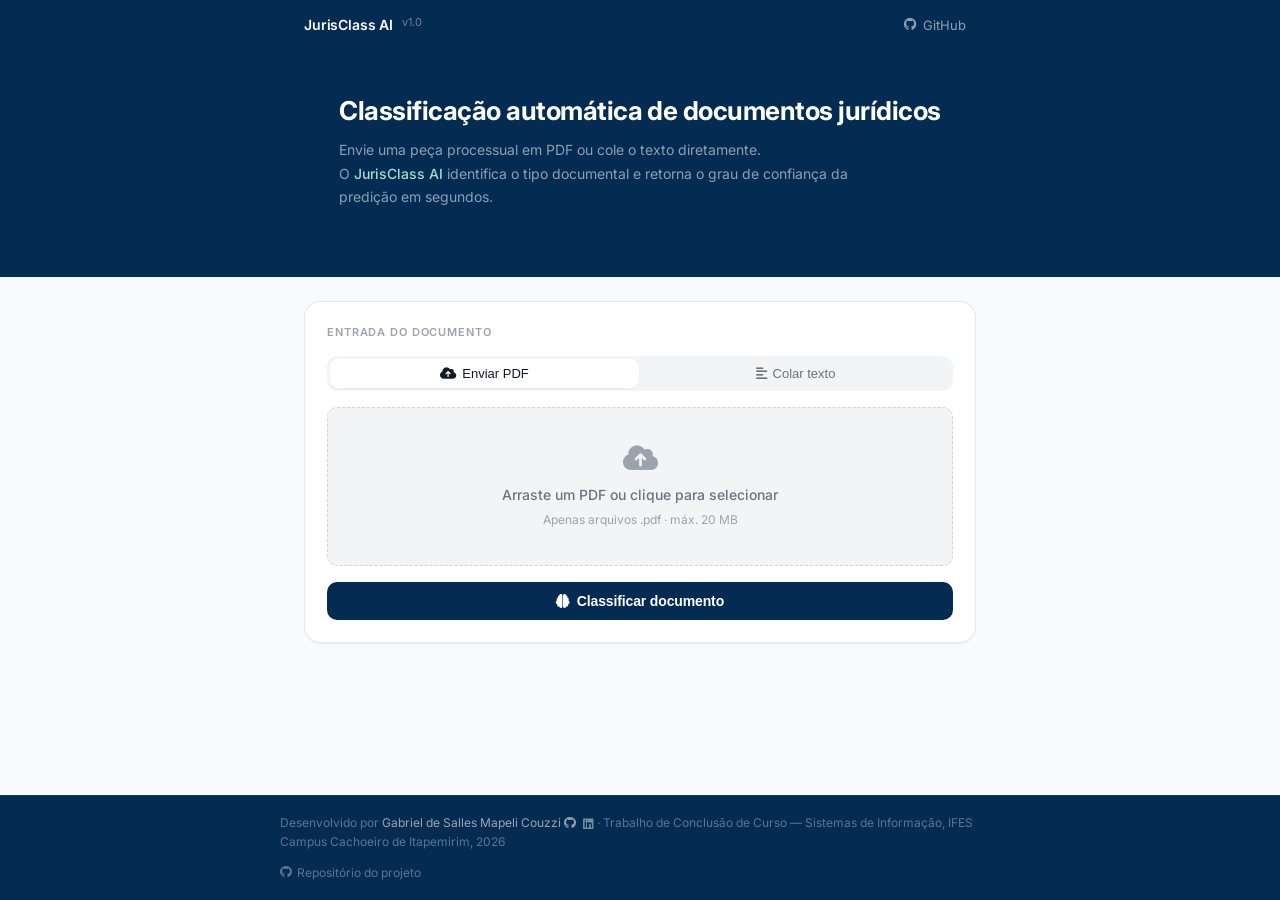
==== painel/index.html @ 935107e4 "feat: painel web estatico" ====
<!DOCTYPE html>
<html lang="pt-BR">
<head>
  <meta charset="UTF-8" />
  <meta name="viewport" content="width=device-width, initial-scale=1.0" />
  <title>JurisClass AI</title>
  <link rel="stylesheet" href="style.css" />
  <link rel="stylesheet" href="https://cdnjs.cloudflare.com/ajax/libs/font-awesome/6.5.2/css/all.min.css" />
</head>
<body>
  <header class="top-bar">
    <div class="top-bar-inner">
      <div class="top-bar-brand">
        <span class="brand-name">JurisClass AI</span>
        <span class="brand-version">v1.0</span>
      </div>
      <nav class="top-bar-nav">
        <a href="https://github.com/GCouzzi/implementacao-tcc-testes" rel="noopener"
           class="nav-link" aria-label="Repositório no GitHub">
          <i class="fab fa-github" aria-hidden="true"></i> GitHub
        </a>
      </nav>
    </div>
  </header>

  <section class="hero">
    <div class="hero-inner">
      <h1 class="hero-title">Classificação automática de documentos jurídicos</h1>
      <p class="hero-subtitle">
        Envie uma peça processual em PDF ou cole o texto diretamente.<br>
        O <strong>JurisClass AI</strong> identifica o tipo documental e retorna
        o grau de confiança da predição em segundos.
      </p>
    </div>
  </section>

  <main class="main">

    <section class="card" aria-labelledby="input-heading">
      <h2 id="input-heading" class="section-label">Entrada do documento</h2>

      <div class="tabs" role="tablist">
        <button class="tab active" id="tab-upload-btn" role="tab"
                aria-selected="true" aria-controls="upload-panel"
                onclick="switchTab('upload')">
          <i class="fa-solid fa-cloud-arrow-up" aria-hidden="true"></i> Enviar PDF
        </button>
        <button class="tab" id="tab-text-btn" role="tab"
                aria-selected="false" aria-controls="text-panel"
                onclick="switchTab('text')">
          <i class="fa-solid fa-align-left" aria-hidden="true"></i> Colar texto
        </button>
      </div>

      <div id="upload-panel" role="tabpanel" aria-labelledby="tab-upload-btn">
        <div class="upload-zone" id="drop-zone"
             onclick="document.getElementById('file-input').click()"
             ondragover="handleDragOver(event)"
             ondragleave="handleDragLeave(event)"
             ondrop="handleDrop(event)"
             tabindex="0"
             onkeydown="if(event.key==='Enter'||event.key===' ')document.getElementById('file-input').click()"
             aria-label="Área para enviar PDF. Clique ou arraste o arquivo.">
          <div class="upload-icon" aria-hidden="true">
            <i class="fa-solid fa-cloud-arrow-up fa-2x"></i>
          </div>
          <p class="upload-text">Arraste um PDF ou clique para selecionar</p>
          <p class="upload-hint">Apenas arquivos .pdf · máx. 20 MB</p>
        </div>
        <div id="file-tag" class="file-tag" style="display:none" aria-live="polite">
          <i class="fa-solid fa-file-pdf" aria-hidden="true"></i>
          <span id="file-tag-name">documento.pdf</span>
          <button class="file-tag-remove" onclick="removeFile()" aria-label="Remover arquivo">
            <i class="fa-solid fa-xmark" aria-hidden="true"></i>
          </button>
        </div>
        <input type="file" id="file-input" accept=".pdf"
               style="display:none" onchange="handleFile(this)" />
      </div>

      <div id="text-panel" role="tabpanel" aria-labelledby="tab-text-btn" style="display:none">
        <textarea id="text-input"
                  placeholder="Cole aqui o conteúdo textual da peça processual…"
                  aria-label="Texto do documento jurídico"
                  oninput="updateCount()"></textarea>
        <div class="char-count" aria-live="polite">
          <span id="char-count">0</span> caracteres
          <span id="char-warn" class="char-warn" style="display:none">
            · mínimo de 50 caracteres para classificação
          </span>
        </div>
      </div>

      <button class="btn-classify" id="classify-btn" onclick="classify()">
        <i class="fa-solid fa-brain" aria-hidden="true"></i> Classificar documento
      </button>
    </section>

    <section class="result-card" id="result-section" style="display:none"
             aria-labelledby="result-heading" aria-live="polite">

      <div class="result-header">
        <h2 id="result-heading" class="section-label">
          Resultado da classificação
        </h2>
        <span class="status-badge">
          <i class="fa-solid fa-circle-check" aria-hidden="true"></i> Concluído
        </span>
      </div>

      <div class="result-body">
        <div class="result-type-wrap">
          <p class="result-type-label">Tipo documental</p>
          <p class="result-type-name" id="result-label">—</p>
          <p class="result-type-desc" id="result-desc">—</p>
        </div>

        <div class="confidence-block">
          <div class="confidence-header">
            <span class="confidence-title">Grau de confiança</span>
            <span class="confidence-pct" id="conf-pct">—</span>
          </div>
          <div class="confidence-bar-bg" role="progressbar"
               aria-valuenow="0" aria-valuemin="0" aria-valuemax="100"
               aria-label="Grau de confiança da classificação" id="conf-bar-wrap">
            <div class="confidence-bar-fill" id="conf-bar"></div>
          </div>
        </div>

        <div class="all-scores">
          <p class="all-scores-title">Distribuição por classe</p>
          <div id="scores-list"></div>
        </div>
      </div>

      <div class="result-footer">
        <i class="fa-solid fa-circle-info" aria-hidden="true"></i>
        Classificação gerada pelo JurisClass AI. Revise o resultado antes de utilizá-lo em fluxos críticos.
      </div>

    </section>

  </main>

  <footer class="footer">
    <div class="footer-inner">
      <div class="footer-credits">
        Desenvolvido por <span class="name">Gabriel de Salles Mapeli Couzzi</span>
        <a href="https://github.com/GCouzzi" rel="noopener">
          <i class="fab fa-github" aria-hidden="true"></i>
        </a>
        <a href="https://www.linkedin.com/in/gabrielcouzzi/" rel="noopener"
           aria-label="LinkedIn de Gabriel de Salles Mapeli Couzzi"
           style="color:rgba(255,255,255,0.45); margin-left:4px; vertical-align:middle; transition:color 0.15s;"
           onmouseover="this.style.color='#0A66C2'" onmouseout="this.style.color='rgba(255,255,255,0.45)'">
          <i class="fab fa-linkedin" aria-hidden="true"></i>
        </a>
        · Trabalho de Conclusão de Curso — Sistemas de Informação, IFES Campus Cachoeiro de Itapemirim, 2026
      </div>
      <div class="footer-links">
        <a href="https://github.com/GCouzzi/implementacao-tcc-testes" rel="noopener">
          <i class="fab fa-github" aria-hidden="true"></i> Repositório do projeto
        </a>
      </div>
    </div>
  </footer>

  <script src="app.js"></script>
</body>
</html>
---- painel/style.css ----
@import url('https://fonts.googleapis.com/css2?family=Inter:wght@400;500;600;700&display=swap');

*, *::before, *::after {
  box-sizing: border-box;
  margin: 0;
  padding: 0;
}

:root {
  --navy:        #042C53;
  --navy-mid:    #0C447C;
  --teal:        #1D9E75;
  --teal-light:  #E8F8F2;
  --teal-mid:    #0F6E56;
  --teal-border: #9FE1CB;

  --text-primary:   #111827;
  --text-secondary: #6B7280;
  --text-tertiary:  #9CA3AF;

  --bg-page:    #F9FAFB;
  --bg-card:    #ffffff;
  --bg-input:   #F3F4F6;

  --border:     #E5E7EB;
  --border-mid: #D1D5DB;

  --radius-sm:  6px;
  --radius-md:  10px;
  --radius-lg:  16px;

  --shadow-sm: 0 1px 2px rgba(0,0,0,0.05);
  --shadow-md: 0 1px 3px rgba(0,0,0,0.08), 0 1px 2px rgba(0,0,0,0.04);
}

body {
  font-family: 'Inter', -apple-system, BlinkMacSystemFont, 'Segoe UI', sans-serif;
  font-size: 14px;
  line-height: 1.6;
  color: var(--text-primary);
  background: var(--bg-page);
  min-height: 100vh;
  display: flex;
  flex-direction: column;
  -webkit-font-smoothing: antialiased;
}

.top-bar {
  background: var(--navy);
  position: sticky;
  top: 0;
  z-index: 100;
}

.top-bar-inner {
  max-width: 720px;
  margin: 0 auto;
  padding: 0 24px;
  height: 50px;
  display: flex;
  align-items: center;
  justify-content: space-between
}

.top-bar-brand {
  display: flex;
  gap: 9px;
}


.brand-name {
  font-size: 14px;
  font-weight: 600;
  color: #fff;
  letter-spacing: -0.01em;
}

.brand-version {
  font-size: 11px;
  color: rgba(255,255,255,0.4);
  font-weight: 400;
}

.top-bar-nav { display: flex; gap: 4px; }

.nav-link {
  display: inline-flex;
  align-items: center;
  gap: 6px;
  font-size: 13px;
  color: rgba(255,255,255,0.55);
  text-decoration: none;
  padding: 5px 10px;
  border-radius: var(--radius-sm);
  transition: background 0.15s, color 0.15s;
}

.nav-link:hover {
  background: rgba(255,255,255,0.08);
  color: #fff;
}

.hero {
  background: var(--navy);
  padding: 44px 24px 48px;
  display: flex;
  align-items: center;
  justify-content: center;
}

.hero-inner {
  max-width: 720px;
}

.hero-title {
  font-size: 26px;
  font-weight: 700;
  color: #fff;
  line-height: 1.3;
  letter-spacing: -0.02em;
  margin-bottom: 10px;
}

.hero-subtitle {
  font-size: 14px;
  color: rgba(255,255,255,0.55);
  line-height: 1.7;
  max-width: 520px;
  margin-bottom: 20px;
}

.hero-subtitle strong {
  color: var(--teal-border);
  font-weight: 500;
}

.main {
  max-width: 720px;
  margin: 0 auto;
  padding: 24px 24px 56px;
  width: 100%;
  flex: 1;
}

.card,
.result-card {
  background: var(--bg-card);
  border: 1px solid var(--border);
  border-radius: var(--radius-lg);
  padding: 22px;
  box-shadow: var(--shadow-sm);
}

.card { margin-bottom: 14px; }
.result-card { margin-top: 14px; }

.section-label {
  font-size: 11px;
  font-weight: 600;
  color: var(--text-tertiary);
  text-transform: uppercase;
  letter-spacing: 0.08em;
  margin-bottom: 14px;
}

.tabs {
  display: flex;
  background: var(--bg-input);
  border-radius: var(--radius-md);
  padding: 3px;
  margin-bottom: 16px;
  gap: 2px;
}

.tab {
  flex: 1;
  display: flex;
  align-items: center;
  justify-content: center;
  gap: 6px;
  padding: 7px 12px;
  font-size: 13px;
  font-weight: 500;
  color: var(--text-secondary);
  background: transparent;
  border: none;
  border-radius: 8px;
  cursor: pointer;
  transition: background 0.15s, color 0.15s;
}

.tab:hover:not(.active) {
  background: rgba(0,0,0,0.05);
  color: var(--text-primary);
}

.tab.active {
  background: var(--bg-card);
  color: var(--text-primary);
  box-shadow: var(--shadow-sm);
}

.upload-zone {
  border: 1.5px dashed var(--border-mid);
  border-radius: var(--radius-md);
  padding: 36px 24px;
  text-align: center;
  cursor: pointer;
  transition: border-color 0.2s, background 0.2s;
  background: var(--bg-input);
  outline: none;
}

.upload-zone:hover,
.upload-zone:focus {
  border-color: var(--teal);
  background: var(--teal-light);
}

.upload-zone.drag-over {
  border-color: var(--teal);
  background: var(--teal-light);
}

.upload-icon {
  color: var(--text-tertiary);
  margin-bottom: 10px;
}

.upload-text {
  font-size: 14px;
  font-weight: 500;
  color: var(--text-secondary);
  margin-bottom: 3px;
}

.upload-hint {
  font-size: 12px;
  color: var(--text-tertiary);
}

.file-tag {
  display: inline-flex;
  align-items: center;
  gap: 7px;
  margin-top: 10px;
  background: var(--teal-light);
  border: 1px solid var(--teal-border);
  border-radius: var(--radius-sm);
  padding: 6px 11px;
  font-size: 13px;
  font-weight: 500;
  color: var(--teal-mid);
}

.file-tag-remove {
  background: none;
  border: none;
  cursor: pointer;
  color: var(--teal-mid);
  display: flex;
  align-items: center;
  padding: 2px;
  border-radius: 4px;
  opacity: 0.6;
  transition: opacity 0.15s;
}

.file-tag-remove:hover { opacity: 1; }

textarea {
  width: 100%;
  min-height: 150px;
  resize: vertical;
  font-size: 14px;
  font-family: inherit;
  line-height: 1.65;
  color: var(--text-primary);
  background: var(--bg-input);
  border: 1px solid var(--border);
  border-radius: var(--radius-md);
  padding: 12px 14px;
  transition: border-color 0.15s, box-shadow 0.15s;
  outline: none;
}

textarea:focus {
  border-color: var(--teal);
  box-shadow: 0 0 0 3px rgba(29,158,117,0.1);
  background: #fff;
}

textarea::placeholder { color: var(--text-tertiary); }

.char-count {
  font-size: 12px;
  color: var(--text-tertiary);
  text-align: right;
  margin-top: 5px;
}

.char-warn { color: #CA8A04; }

.btn-classify {
  width: 100%;
  display: flex;
  align-items: center;
  justify-content: center;
  gap: 7px;
  margin-top: 16px;
  padding: 11px 20px;
  font-size: 14px;
  font-weight: 600;
  color: #fff;
  background: var(--navy);
  border: none;
  border-radius: var(--radius-md);
  cursor: pointer;
  transition: background 0.2s, opacity 0.2s;
  letter-spacing: -0.01em;
}

.btn-classify:hover:not(:disabled) { background: var(--navy-mid); }
.btn-classify:disabled { opacity: 0.5; cursor: not-allowed; }

.result-header {
  display: flex;
  align-items: center;
  justify-content: space-between;
  margin-bottom: 20px;
}

.status-badge {
  display: inline-flex;
  align-items: center;
  gap: 5px;
  font-size: 11px;
  font-weight: 500;
  color: var(--teal-mid);
  background: var(--teal-light);
  border: 1px solid var(--teal-border);
  padding: 3px 9px;
  border-radius: 20px;
}

.result-body {
  display: flex;
  flex-direction: column;
  gap: 20px;
}

.result-type-label {
  font-size: 11px;
  font-weight: 600;
  color: var(--text-tertiary);
  text-transform: uppercase;
  letter-spacing: 0.08em;
  margin-bottom: 4px;
}

.result-type-name {
  font-size: 22px;
  font-weight: 700;
  color: var(--navy);
  line-height: 1.2;
  margin-bottom: 4px;
}

.result-type-desc {
  font-size: 13px;
  color: var(--text-secondary);
  line-height: 1.5;
}

.confidence-header {
  display: flex;
  justify-content: space-between;
  align-items: baseline;
  margin-bottom: 7px;
}

.confidence-title {
  font-size: 13px;
  color: var(--text-secondary);
  font-weight: 500;
}

.confidence-pct {
  font-size: 17px;
  font-weight: 700;
  color: var(--teal-mid);
}

.confidence-bar-bg {
  height: 6px;
  background: var(--bg-input);
  border-radius: 6px;
  overflow: hidden;
}

.confidence-bar-fill {
  height: 100%;
  background: var(--teal);
  border-radius: 6px;
  width: 0%;
  transition: width 0.7s cubic-bezier(0.4, 0, 0.2, 1);
}

.all-scores {
  border-top: 1px solid var(--border);
  padding-top: 18px;
}

.all-scores-title {
  font-size: 11px;
  font-weight: 600;
  color: var(--text-tertiary);
  text-transform: uppercase;
  letter-spacing: 0.08em;
  margin-bottom: 12px;
}

.score-row {
  display: flex;
  align-items: center;
  gap: 10px;
  margin-bottom: 9px;
}

.score-name {
  font-size: 13px;
  color: var(--text-secondary);
  width: 160px;
  flex-shrink: 0;
  white-space: nowrap;
  overflow: hidden;
  text-overflow: ellipsis;
}

.score-bar-bg {
  flex: 1;
  height: 4px;
  background: var(--bg-input);
  border-radius: 4px;
  overflow: hidden;
}

.score-bar-fill {
  height: 100%;
  border-radius: 4px;
  transition: width 0.6s cubic-bezier(0.4, 0, 0.2, 1);
}

.score-val {
  font-size: 12px;
  font-weight: 600;
  color: var(--text-secondary);
  width: 34px;
  text-align: right;
  flex-shrink: 0;
}

.result-footer {
  display: flex;
  align-items: flex-start;
  gap: 6px;
  margin-top: 20px;
  padding-top: 14px;
  border-top: 1px solid var(--border);
  font-size: 12px;
  color: var(--text-tertiary);
  line-height: 1.5;
}

.result-footer svg { flex-shrink: 0; margin-top: 1px; }

.footer {
  background: var(--navy);
  border-top: 1px solid rgba(255,255,255,0.06);
  padding: 18px 24px;
  margin-top: auto;
}

.footer-inner {
  max-width: 720px;
  margin: 0 auto;
  display: flex;
  align-items: center;
  justify-content: space-between;
  gap: 12px;
  flex-wrap: wrap;
}

.footer-credits {
  font-size: 12px;
  color: rgba(255,255,255,0.35);
  line-height: 1.5;
}

.footer-credits a {
  color: rgba(255,255,255,0.55);
  text-decoration: none;
  font-weight: 500;
}

.footer-credits a:hover { color: var(--teal-border); }

.footer-links { display: flex; gap: 14px; }

.footer-links a {
  display: inline-flex;
  align-items: center;
  gap: 5px;
  font-size: 12px;
  color: rgba(255,255,255,0.35);
  text-decoration: none;
  transition: color 0.15s;
}

.footer-links a:hover { color: var(--teal-border); }

.name {
  color: var(--text-tertiary);
}

@media (max-width: 600px) {
  .hero { padding: 32px 18px 36px; }
  .hero-title { font-size: 22px; }
  .main { padding: 18px 16px 40px; }
  .card, .result-card { padding: 18px 16px; }
  .top-bar-inner { padding: 0 16px; }
  .score-name { width: 120px; }
  .footer-inner { flex-direction: column; align-items: flex-start; gap: 8px; }
}
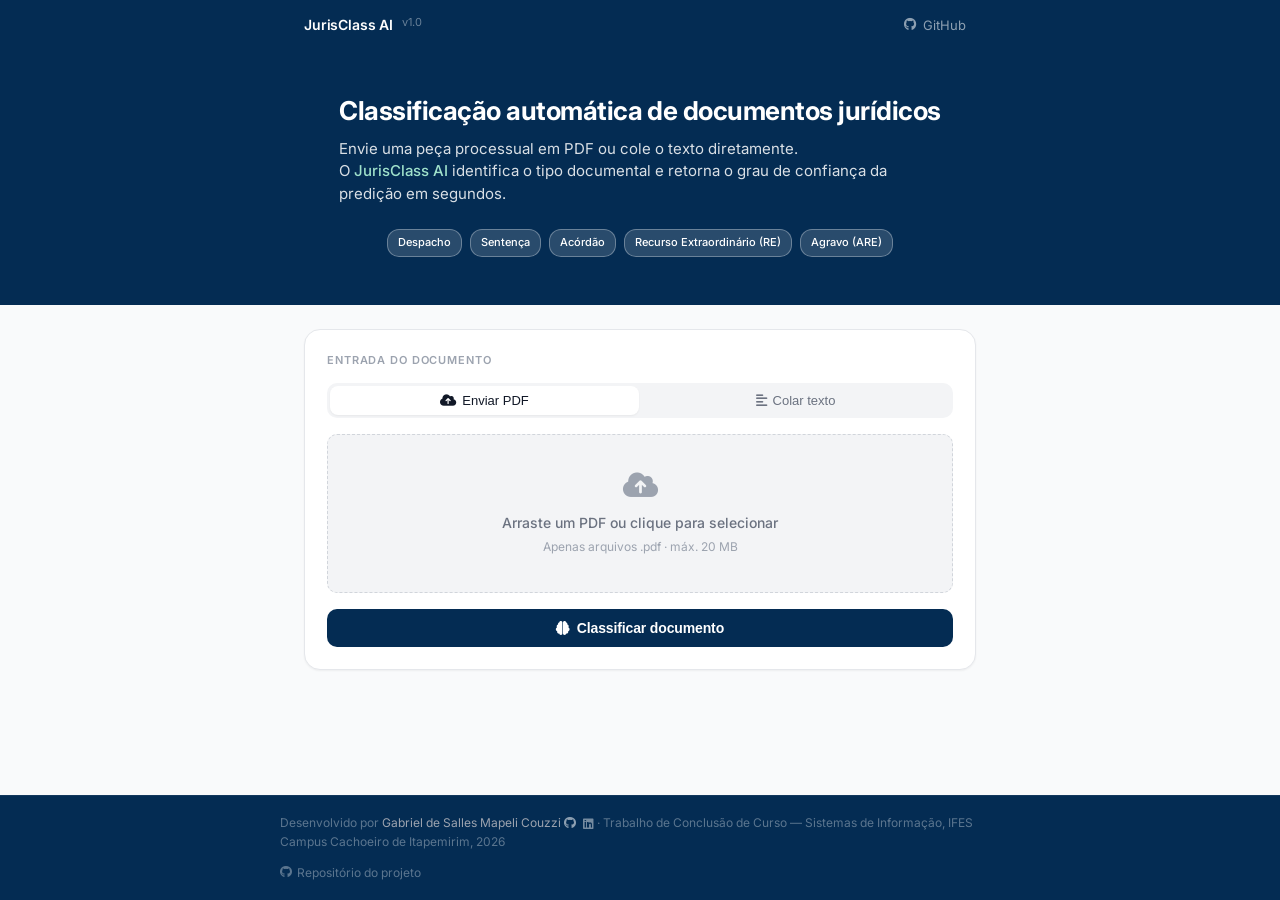
==== commit 18d1fb45: "feat: safetensors do fold 1 + integracao back e frontend com o modelo" ====
--- a/painel/index.html
+++ b/painel/index.html
@@ -31,6 +31,13 @@
         O <strong>JurisClass AI</strong> identifica o tipo documental e retorna
         o grau de confiança da predição em segundos.
       </p>
+      <div class="hero-classes">
+        <span class="hero-badge">Despacho</span>
+        <span class="hero-badge">Sentença</span>
+        <span class="hero-badge">Acórdão</span>
+        <span class="hero-badge">Recurso Extraordinário (RE)</span>
+        <span class="hero-badge">Agravo (ARE)</span>
+      </div>
     </div>
   </section>
 
@@ -106,6 +113,9 @@
         <span class="status-badge">
           <i class="fa-solid fa-circle-check" aria-hidden="true"></i> Concluído
         </span>
+        <span class="status-badge" id="extraction-method" style="display:none; background:rgba(83,74,183,0.12); color:#534AB7;">
+          <i class="fa-solid fa-file-lines" aria-hidden="true"></i> <span></span>
+        </span>
       </div>
 
       <div class="result-body">
--- a/painel/style.css
+++ b/painel/style.css
@@ -122,11 +122,28 @@
 }
 
 .hero-subtitle {
-  font-size: 14px;
-  color: rgba(255,255,255,0.55);
-  line-height: 1.7;
-  max-width: 520px;
-  margin-bottom: 20px;
+  font-size: 15px;
+  color: rgba(255, 255, 255, 0.85);
+  max-width: 580px;
+  line-height: 1.5;
+  margin-bottom: 24px;
+}
+
+.hero-classes {
+  display: flex;
+  flex-wrap: wrap;
+  gap: 8px;
+  justify-content: center;
+}
+
+.hero-badge {
+  font-size: 11px;
+  font-weight: 500;
+  color: #fff;
+  background: rgba(255, 255, 255, 0.15);
+  border: 1px solid rgba(255, 255, 255, 0.3);
+  padding: 4px 10px;
+  border-radius: 12px;
 }
 
 .hero-subtitle strong {
